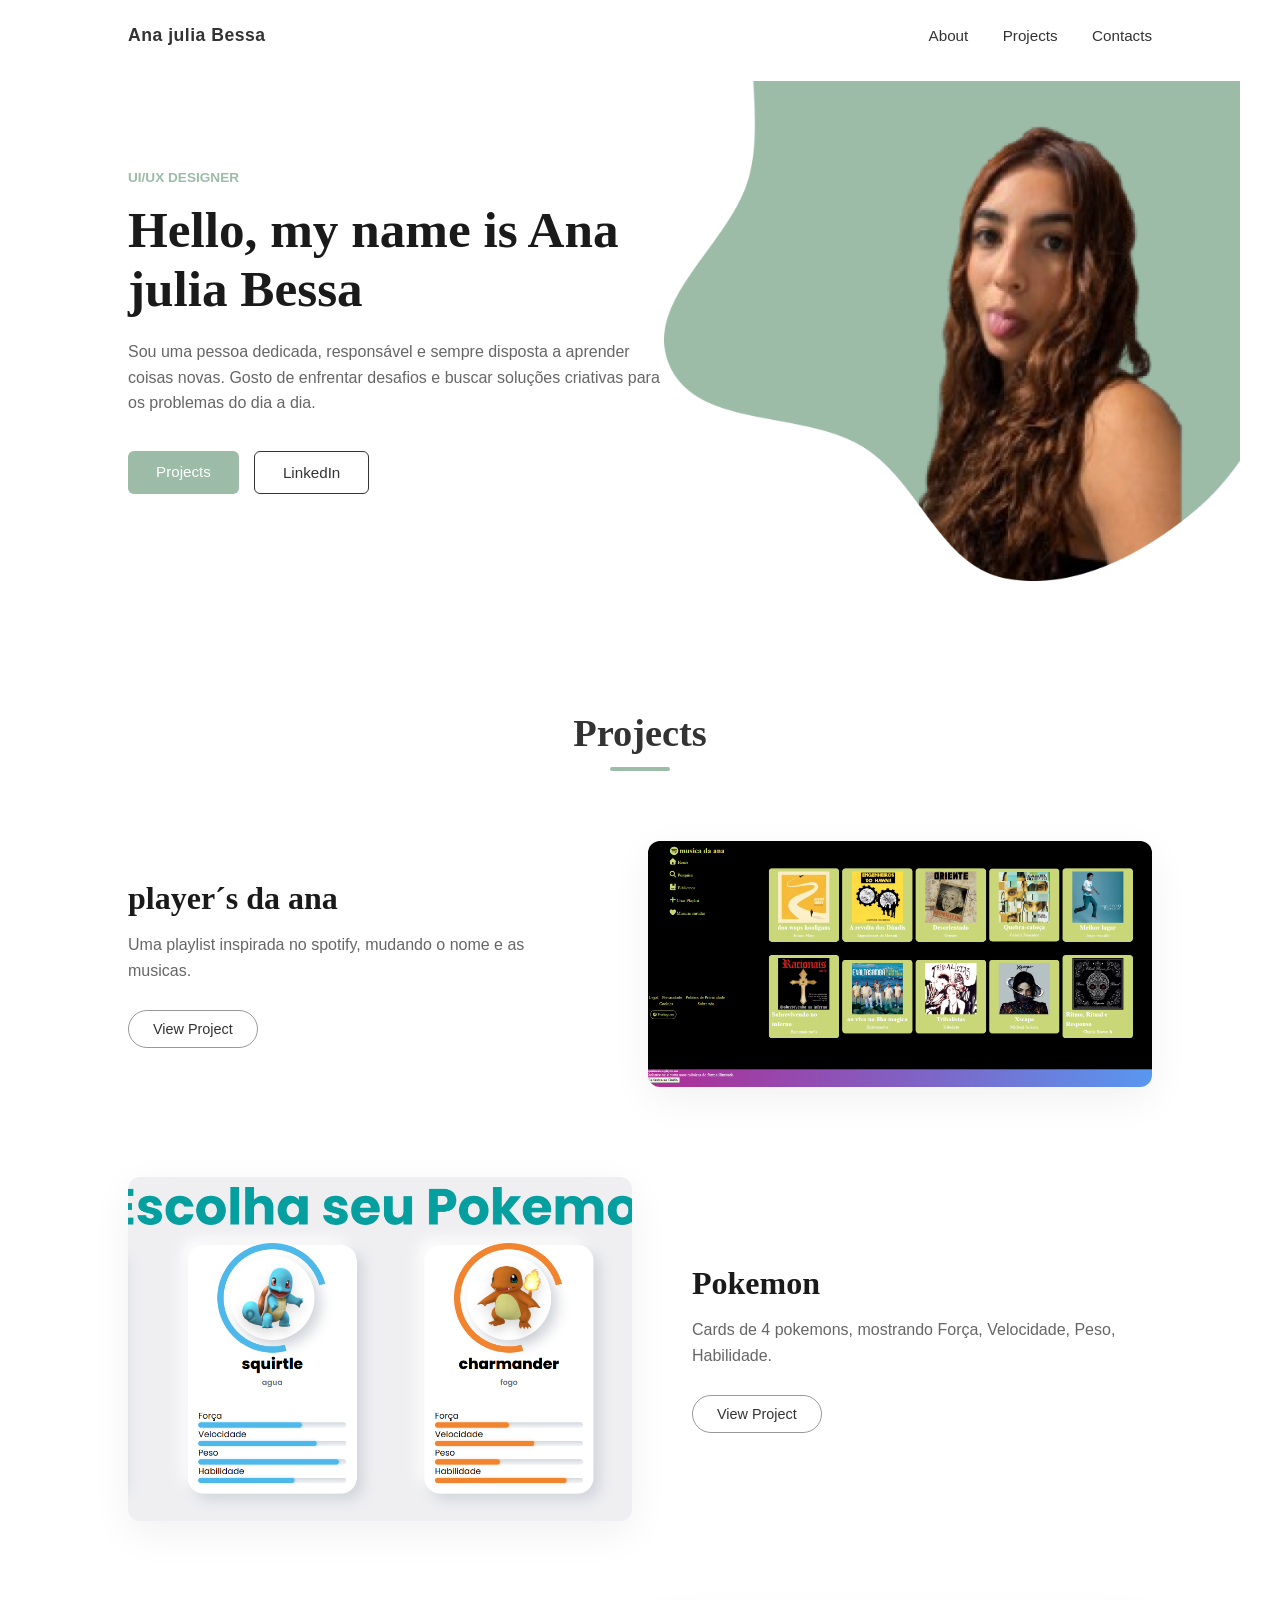
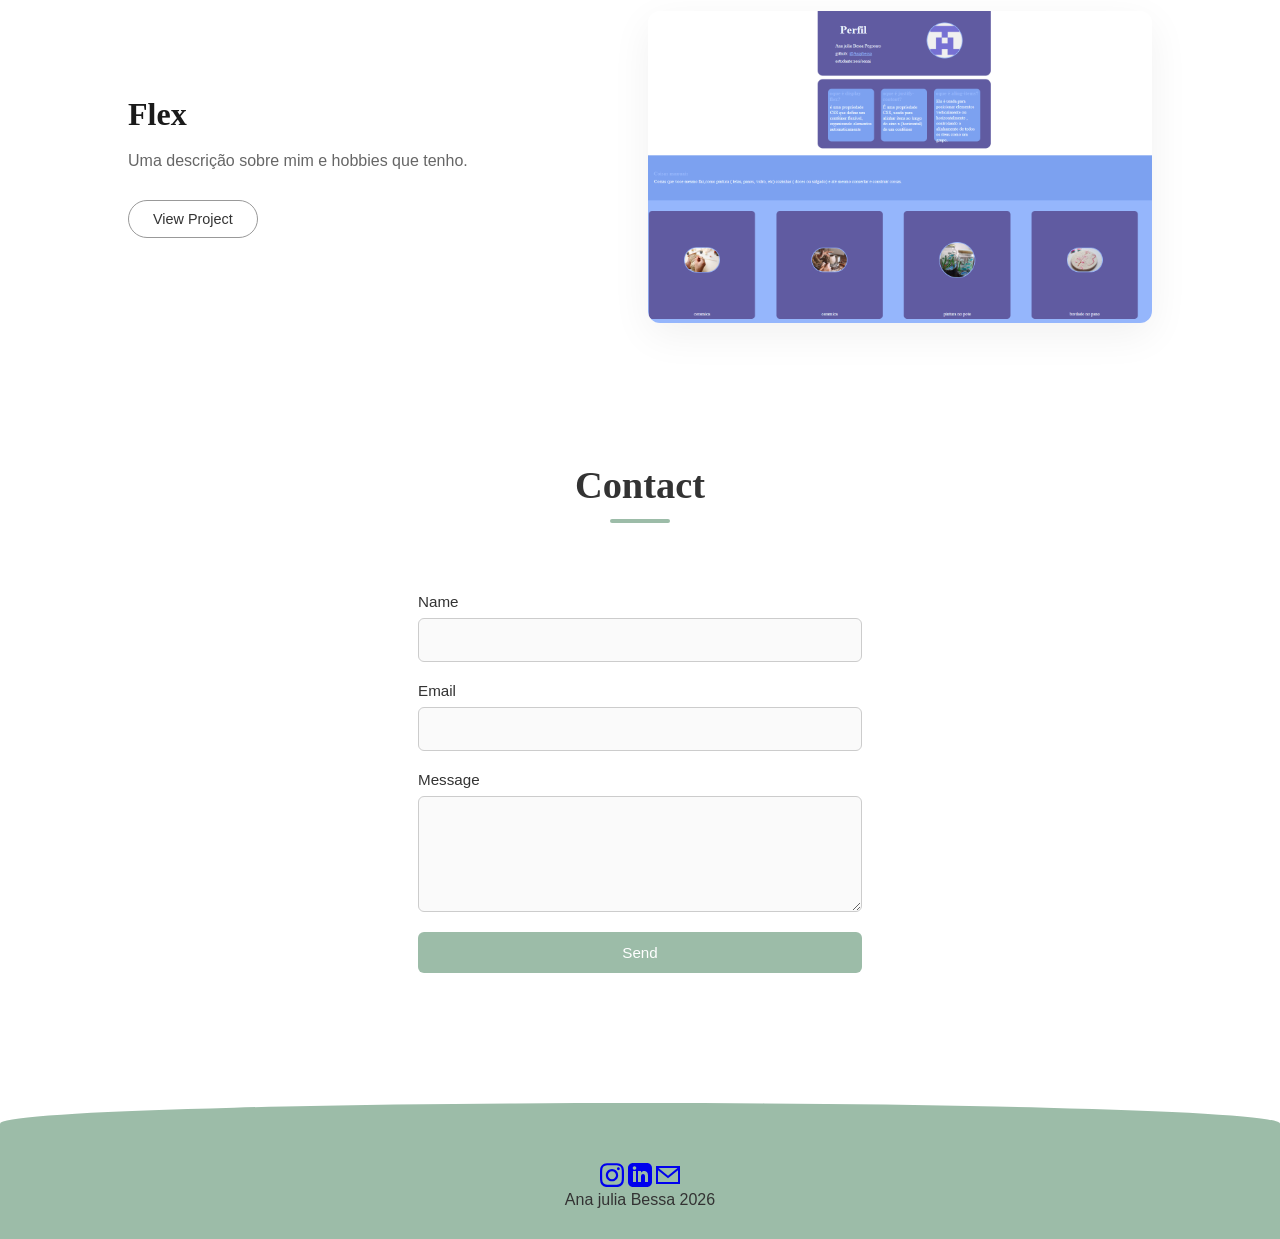
==== index.html @ 2ad2f2d3 "continuação" ====
<!DOCTYPE html>
<html lang="pt-br">
<head>
    <meta charset="UTF-8">
    <meta name="viewport" content="width=device-width, initial-scale=1.0">
    <title>Document</title>
    <link rel="stylesheet" href="style.css">
</head>
<body>
      <header class="navbar">
        <div class="logo">Ana julia Bessa</div>
        <nav>
            <a href="#about">About</a>
            <a href="#projects">Projects</a>
            <a href="#contacts">Contacts</a>
        </nav>
    </header>

    <section class="hero" id="about">
        <div class="hero-content">
            <span class="subtitle">UI/UX DESIGNER</span>
            <h1>Hello, my name is Ana julia Bessa</h1>
            <p>
                Sou uma pessoa dedicada, responsável e sempre disposta a aprender coisas novas. Gosto de enfrentar desafios e buscar soluções criativas para os problemas do dia a dia.
            </p>
            <div class="hero-buttons">
                <a href="#projects" class="btn btn-primary">Projects</a>
                <a href="#" class="btn btn-secondary">LinkedIn</a>
            </div>
        </div>
        
        <div class="hero-image-container blob-shape">
            <img src="img/image.png" alt="Ana Julia Bessa">
        </div>
    </section>

    <section class="projects-section" id="projects">
        <h2 class="section-title">Projects</h2>

        <div class="projects-container">
            
            <div class="project-card">
                <div class="project-info">
                    <h3>player´s da ana </h3>
                    <p>Uma playlist inspirada no spotify, mudando o nome e as musicas.</p>
                    <a href="#" class="btn-outline">View Project</a>
                </div>
                <div class="project-media">
                    <img src="img/Captura de tela 2026-06-09 164704.png" alt="spotify">
                </div>
            </div>

            <div class="project-card reverse">
                <div class="project-info">
                    <h3>Pokemon</h3>
                    <p>Cards de 4 pokemons, mostrando Força, Velocidade, Peso, Habilidade.</p>
                    <a href="#" class="btn-outline">View Project</a>
                </div>
                <div class="project-media">
                    <img src="img/Captura de tela 2026-06-09 162736.png" alt="Pokemon">
                </div>
            </div>

            <div class="project-card">
                <div class="project-info">
                    <h3>Flex</h3>
                    <p>Uma descrição sobre mim e hobbies que tenho.</p>
                    <a href="#" class="btn-outline">View Project</a>
                </div>
                <div class="project-media">
                    <img src="img/Captura de tela 2026-06-09 165903.png" alt="flex">
                </div>
            </div>

        </div>
    </section>

    <section class="contact-section" id="contacts">
        <h2 class="section-title">Contact</h2>
        <form class="contact-form">
            <div class="form-group">
                <label for="name">Name</label>
                <input type="text" id="name" required>
            </div>
            <div class="form-group">
                <label for="email">Email</label>
                <input type="email" id="email" required>
            </div>
            <div class="form-group">
                <label for="message">Message</label>
                <textarea id="message" rows="5" required></textarea>
            </div>
            <button type="submit" class="btn btn-primary">Send</button>
        </form>
    </section>

    <footer class="footer wave-footer">
            <div class="social-icons">
            <a href="#" aria-label="Instagram"><svg width="24" height="24" viewBox="0 0 24 24" fill="currentColor"><path d="M12 2.163c3.204 0 3.584.012 4.85.07 3.252.148 4.771 1.691 4.919 4.919.058 1.265.069 1.645.069 4.849 0 3.205-.012 3.584-.069 4.849-.149 3.225-1.664 4.771-4.919 4.919-1.266.058-1.644.07-4.85.07-3.204 0-3.584-.012-4.849-.07-3.26-.149-4.771-1.699-4.919-4.92-.058-1.265-.07-1.644-.07-4.849 0-3.204.013-3.583.07-4.849.149-3.227 1.664-4.771 4.919-4.919 1.266-.057 1.645-.069 4.849-.069zm0-2c-3.259 0-3.667.014-4.947.072-4.358.2-6.78 2.618-6.98 6.98-.059 1.281-.073 1.689-.073 4.948 0 3.259.014 3.668.072 4.948.2 4.358 2.618 6.78 6.98 6.98 1.281.058 1.689.072 4.948.072 3.259 0 3.668-.014 4.948-.072 4.354-.2 6.782-2.618 6.979-6.98.059-1.28.073-1.689.073-4.948 0-3.259-.014-3.667-.072-4.947-.196-4.354-2.617-6.78-6.979-6.98-1.281-.059-1.69-.073-4.949-.073zm0 5.838c-3.403 0-6.162 2.759-6.162 6.162s2.759 6.163 6.162 6.163 6.162-2.759 6.162-6.163c0-3.403-2.759-6.162-6.162-6.162zm0 10.162c-2.209 0-4-1.79-4-4 0-2.209 1.791-4 4-4s4 1.791 4 4c0 2.21-1.791 4-4 4zm6.406-11.845c-.796 0-1.441.645-1.441 1.44s.645 1.44 1.441 1.44c.795 0 1.439-.645 1.439-1.44s-.644-1.44-1.439-1.44z"/></svg></a>
            <a href="#" aria-label="LinkedIn"><svg width="24" height="24" viewBox="0 0 24 24" fill="currentColor"><path d="M19 0h-14c-2.761 0-5 2.239-5 5v14c0 2.761 2.239 5 5 5h14c2.762 0 5-2.239 5-5v-14c0-2.761-2.238-5-5-5zm-11 19h-3v-11h3v11zm-1.5-12.268c-.966 0-1.75-.79-1.75-1.764s.784-1.764 1.75-1.764 1.75.79 1.75 1.764-.783 1.764-1.75 1.764zm13.5 12.268h-3v-5.604c0-3.368-4-3.113-4 0v5.604h-3v-11h3v1.765c1.396-2.586 7-2.777 7 2.476v6.759z"/></svg></a>
            <a href="#" aria-label="Email"><svg width="24" height="24" viewBox="0 0 24 24" fill="currentColor"><path d="M0 3v18h24v-18h-24zm21.518 2l-9.518 7.713-9.518-7.713h19.036zm-19.518 14v-11.817l10 8.104 10-8.104v11.817h-20z"/></svg></a>
        </div>
            <p class="copyright">Ana julia Bessa 2026</p>
        </div>
    </footer>
</body>
</html>
---- style.css ----
* {
margin: 0;
padding: 0;
box-sizing: border-box;
font-family: 'Segoe UI', Tahoma, Geneva, Verdana, sans-serif;
}

body {
background-color: #ffffff;
color: #333333;
   
}

.navbar {
display: flex;
justify-content: space-between;
align-items: center;
padding: 25px 10%;
background-color: #ffffff;
}

.navbar .logo {
font-weight: 700;
font-size: 1.1rem;
letter-spacing: 0.5px;
}

.navbar nav a {
text-decoration: none;
color: #333333;
margin-left: 30px;
font-size: 0.95rem;
transition: color 0.3s;
}

.navbar nav a:hover {
color: #9CBCA8;
}


.hero {
display: flex;
align-items: center;
justify-content: space-between;
padding: 60px 10% 120px 10%;
gap: 50px;
}

.hero-content {
max-width: 540px;
}

.hero-content .subtitle {
color: #9CBCA8;
font-size: 0.85rem;
font-weight: 700;

}

.hero-content h1 {
font-size: 3.2rem;
font-family: 'Georgia', serif;
margin: 15px 0 20px 0;
line-height: 1.15;
color: #1a1a1a;
}

.hero-content p {
color: #666666;
line-height: 1.6;
font-size: 1rem;
margin-bottom: 35px;
}


.hero-buttons {
display: flex;
gap: 15px;
}

.btn {
padding: 12px 28px;
border-radius: 6px;
text-decoration: none;
font-size: 0.95rem;
font-weight: 500;
border: none;
cursor: pointer;
transition: all 0.3s ease;
}

.btn-primary {
background-color: #9CBCA8;
color: white;
}

.btn-secondary {
border: 1px solid #333333;
background: transparent;
color: #333333;
}


.hero-image-container {
position: relative;
width: 400px;
height: 400px;
display: flex;
align-items: center;
justify-content: center;
background-image: url(img/);
}

.hero-profile-img {
width: 70%;
height: 85%;
object-fit: cover;
border-radius: 24px;
transform: rotate(4deg);
box-shadow: 0 15px 35px rgba(0,0,0,0.1);
}


.projects-section {
padding: 60px 10%;
}

.section-title {
font-family: 'Georgia', serif;
font-size: 2.4rem;
text-align: center;
margin-bottom: 70px;
position: relative;
}

.section-title::after {
content: '';
display: block;
width: 60px;
height: 4px;
background-color: #9CBCA8;
margin: 12px auto 0 auto;
border-radius: 2px;
}

.projects-container {
display: flex;
flex-direction: column;
gap: 90px;
}


.project-card {
display: flex;
align-items: center;
justify-content: space-between;
gap: 60px;
}


.project-card.reverse {
flex-direction: row-reverse;
}

.project-info {
flex: 1;
max-width: 460px;
}

.project-info h3 {
font-size: 2rem;
font-family: 'Georgia', serif;
margin-bottom: 15px;
color: #1a1a1a;
}

.project-info p {
color: #666666;
line-height: 1.65;
font-size: 1rem;
margin-bottom: 25px;
}

.btn-outline {
display: inline-block;
padding: 10px 24px;
border: 1px solid #999999;
border-radius: 25px;
color: #333333;
text-decoration: none;
font-size: 0.9rem;
transition: all 0.3s;
}

.btn-outline:hover {
border-color: #1a1a1a;
background-color: #fcfcfcfc;
}

.project-media {
flex: 1;
display: flex;
justify-content: center;
align-items: center;
}

.project-media img {
max-width: 100%;
height: auto;
border-radius: 12px;
box-shadow: 0 12px 40px rgba(0, 0, 0, 0.06);
}


.contact-section {
padding: 80px 10%;
max-width: 700px;
margin: 0 auto;
}

.contact-form {
display: flex;
flex-direction: column;
gap: 20px;
}

.form-group {
display: flex;
flex-direction: column;
gap: 8px;
}

.form-group label {
font-size: 0.95rem;
font-weight: 500;
}

.form-group input, .form-group textarea {
padding: 12px;
border: 1px solid #ccc;
border-radius: 6px;
font-size: 1rem;
background-color: #fafafa;
outline: none;
transition: border-color 0.3s;
}

.form-group input:focus, .form-group textarea:focus {
border-color: #9CBCA8;
}


.footer {
padding: 60px 0 30px 0;
text-align: center;
background-color: #ffffff;
}


.footer.wave-footer {
background-color:#9CBCA8;
border-radius: 50% 50% 0 0 / 15% 15% 0 0; 
margin-top: 50px;
}
img{
    background-image: none;
    height: 500px;
}
.verde{
    background-color: #9CBCA8;
    width: 90%;
    display: flex;
    align-items: center;
    justify-content: center;
    margin: 50px;
    box-sizing: border-box;
    padding: 90px 50px 10px 50px;
}

.principal{
    background-color: #f5f5f5;
    width: 80%;
    border-radius: 10px;
    box-shadow: 0 11.92px 63.574px 11.92px #7f9c8a;
}
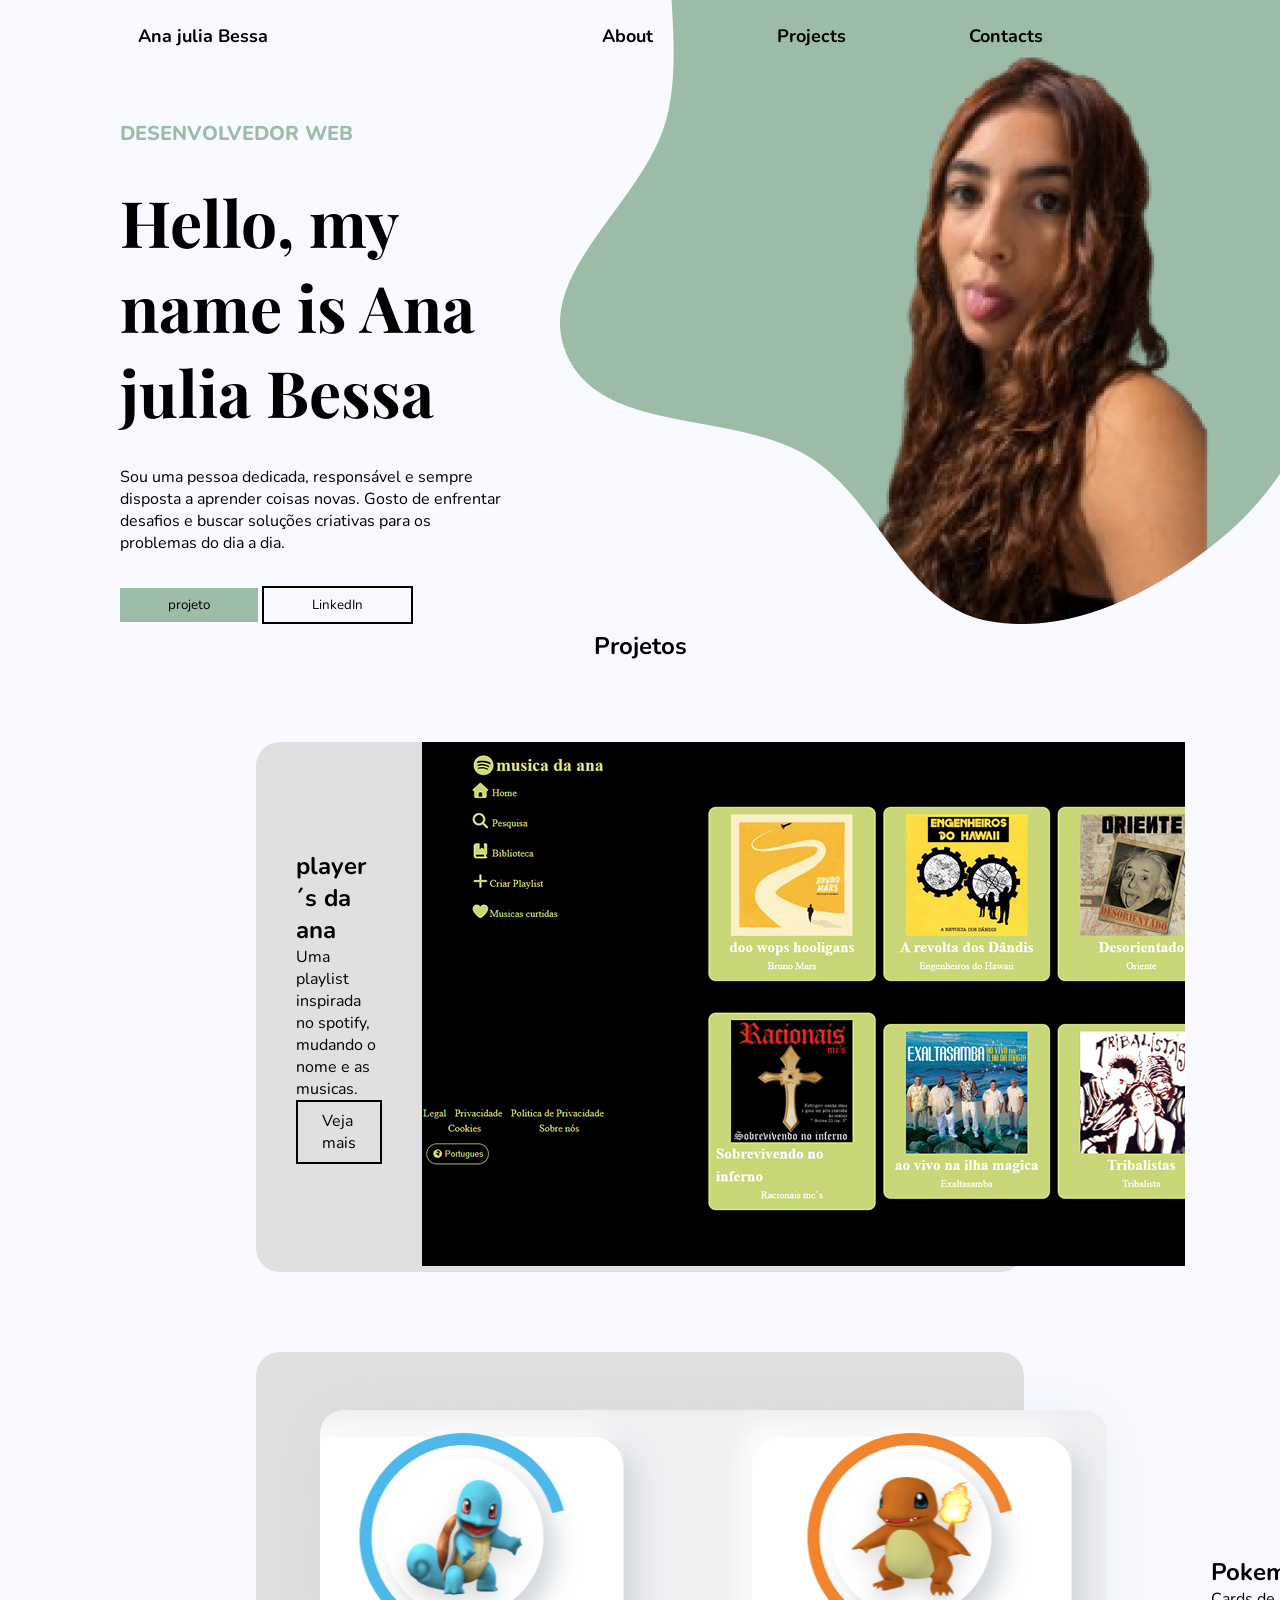
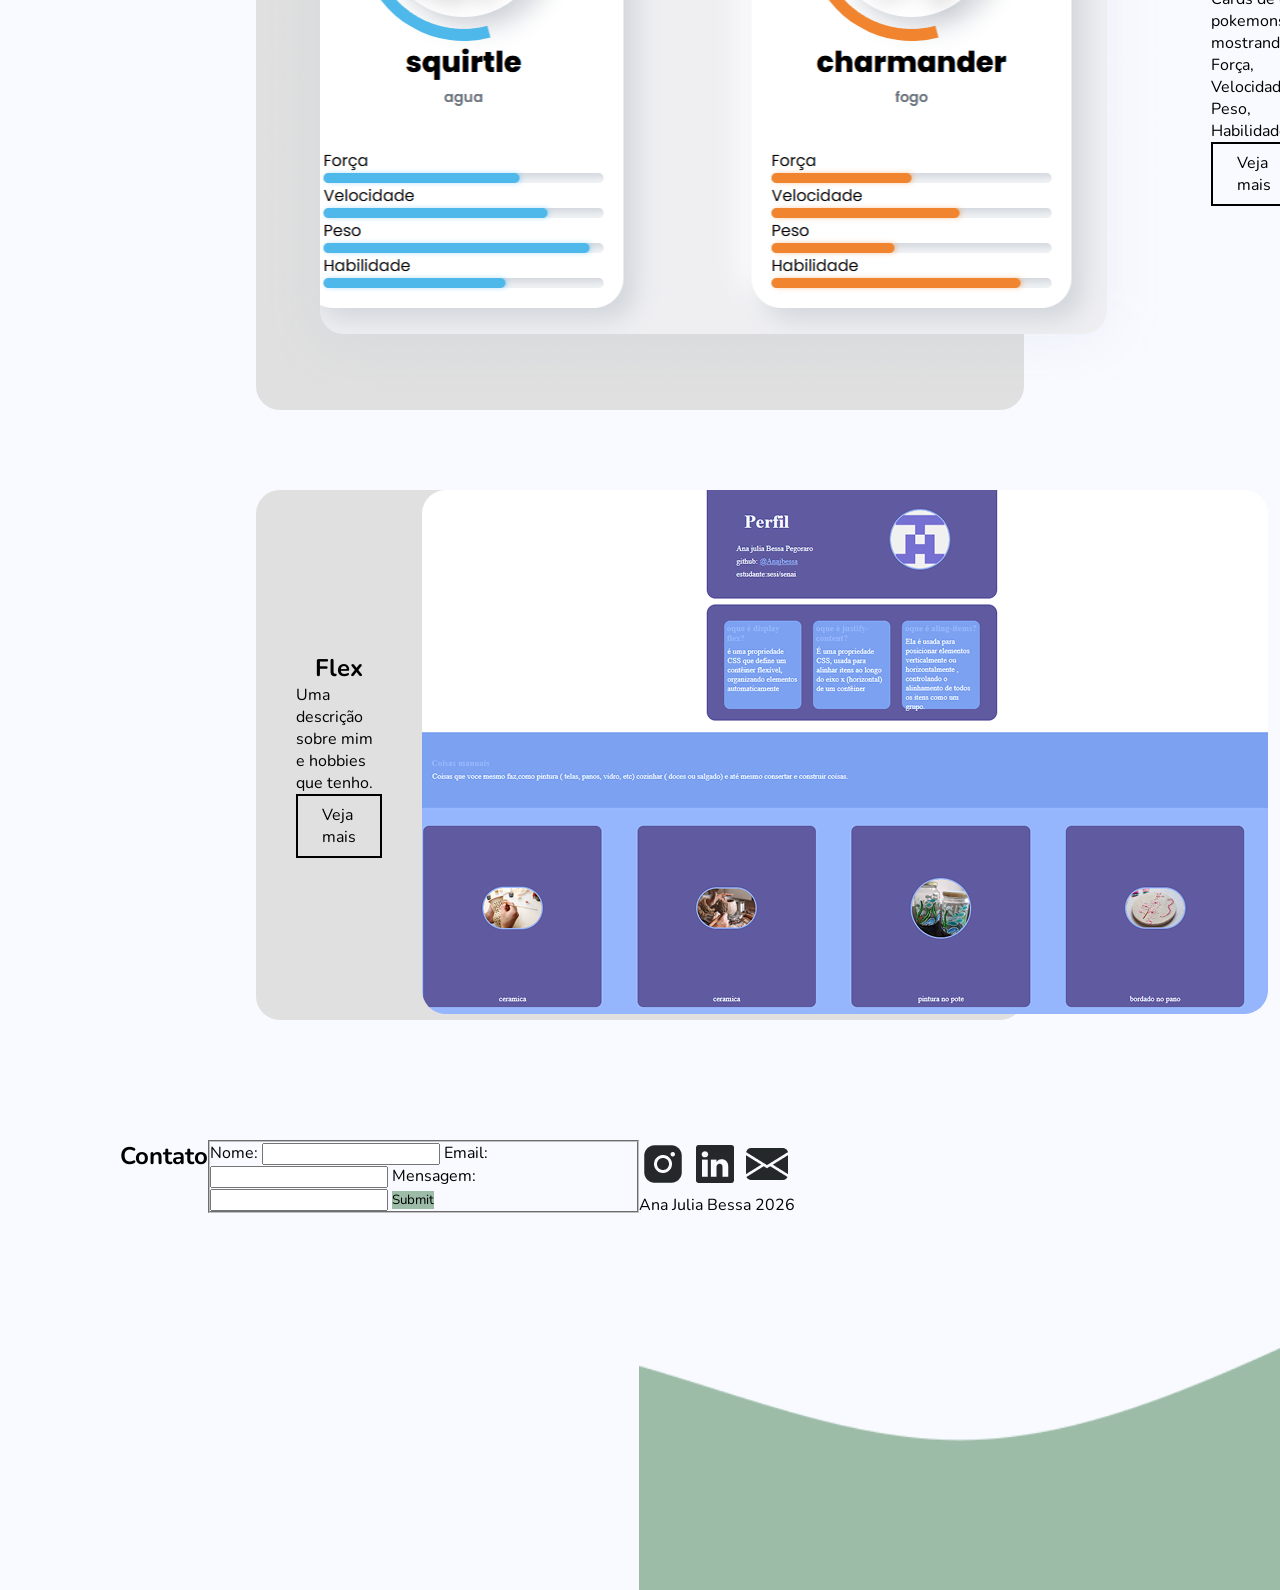
==== commit c6b7ed8c: "mudanças" ====
--- a/index.html
+++ b/index.html
@@ -3,105 +3,96 @@
 <head>
     <meta charset="UTF-8">
     <meta name="viewport" content="width=device-width, initial-scale=1.0">
-    <title>Document</title>
+    <title>portifolio-AnaBessa</title>
     <link rel="stylesheet" href="style.css">
+    <link rel="preconnect" href="https://fonts.googleapis.com">
+<link rel="preconnect" href="https://fonts.gstatic.com" crossorigin>
+<link href="https://fonts.googleapis.com/css2?family=Playfair+Display:ital,wght@0,400..900;1,400..900&display=swap" rel="stylesheet">
+
+<link rel="preconnect" href="https://fonts.googleapis.com">
+<link rel="preconnect" href="https://fonts.gstatic.com" crossorigin>
+<link href="https://fonts.googleapis.com/css2?family=Nunito:ital,wght@0,200..1000;1,200..1000&display=swap" rel="stylesheet">
 </head>
 <body>
-      <header class="navbar">
-        <div class="logo">Ana julia Bessa</div>
+      <header>
+        <p>Ana julia Bessa</p>
         <nav>
-            <a href="#about">About</a>
-            <a href="#projects">Projects</a>
-            <a href="#contacts">Contacts</a>
+            <ul>
+                <li><a href="pag3.html">About</a></li>
+                <li><a href="#projetos">Projects</a></li>
+                <li><a href="#contatos">Contacts</a></li>
+            </ul>
         </nav>
     </header>
-
-    <section class="hero" id="about">
-        <div class="hero-content">
-            <span class="subtitle">UI/UX DESIGNER</span>
-            <h1>Hello, my name is Ana julia Bessa</h1>
-            <p>
+    <section>
+    <div class="info">
+        <p class="cargo"> Desenvolvedor Web </p>
+        <h1>Hello, my name is Ana julia Bessa</h1>
+        <p>
                 Sou uma pessoa dedicada, responsável e sempre disposta a aprender coisas novas. Gosto de enfrentar desafios e buscar soluções criativas para os problemas do dia a dia.
-            </p>
-            <div class="hero-buttons">
-                <a href="#projects" class="btn btn-primary">Projects</a>
-                <a href="#" class="btn btn-secondary">LinkedIn</a>
-            </div>
+        </p>
+        <div>
+            <button class="btn-project"><a href="#projeto">projeto</a></button>
+            <button class="btn-ghost"><a href="https://br.linkedin.com/">LinkedIn</a></button>
         </div>
+    </div>
         
-        <div class="hero-image-container blob-shape">
+        <div class="header">
             <img src="img/image.png" alt="Ana Julia Bessa">
         </div>
     </section>
+    <main id="projetos">
+        <h2>Projetos</h2>
+        <article>
+            <div class="info-projeto">
+            <h2>player´s da ana</h2>
+            <p>Uma playlist inspirada no spotify, mudando o nome e as musicas.</p>
+            <a class="btn-ghost" href="">Veja mais</a>
+            </div>
+            <div><img src="img/Frame 3355.png" alt="spotify"></div>
+        </article>
+        <article>
+            <div><img class="domeio" src="img/project2.png" alt="Pokemon"></div>
+            <div class="info-projeto">
+                <h2>Pokemon</h2>
+                <p>Cards de 4 pokemons, mostrando Força, Velocidade, Peso, Habilidade.</p>
+                <a class="btn-ghost" href="">Veja mais</a>
+            </div>
+            
+        </article>
+        <article>
+            <div class="info-projeto">
+                <h2>Flex</h2>
+                <p>Uma descrição sobre mim e hobbies que tenho.</p>
+                <a class="btn-ghost" href=""> Veja mais</a></div>
+                <div><img src="img/Captura de tela 2026-06-09 165903 1.png" alt="flex">
+                </div>
+        </article>
+    </main>
+    <section id="contatos">
+        <h2>Contato</h2>
+        <form action="">
+            <fieldset>
+                <label for="nome">Nome:</label>
+                <input type="text" id="nome" name="nome">
 
-    <section class="projects-section" id="projects">
-        <h2 class="section-title">Projects</h2>
+                 <label for="email">Email:</label>
+                <input type="email" id="email" name="email">
 
-        <div class="projects-container">
-            
-            <div class="project-card">
-                <div class="project-info">
-                    <h3>player´s da ana </h3>
-                    <p>Uma playlist inspirada no spotify, mudando o nome e as musicas.</p>
-                    <a href="#" class="btn-outline">View Project</a>
-                </div>
-                <div class="project-media">
-                    <img src="img/Captura de tela 2026-06-09 164704.png" alt="spotify">
-                </div>
-            </div>
+                 <label for="mensagem">Mensagem:</label>
+                <input type="text" id="mensagem" name="mensagem">
+                <input class="btn-project" type="submit">
+            </fieldset>
+        </form>
+        <footer>
+          <div>
+            <img src="img/ph_instagram-logo-fill.png" alt="insta">
+            <img src="img/bi_linkedin.png" alt="LinkedIn">
+            <img src="img/bi_envelope-fill.png" alt="email">
+          </div>
+          <p>Ana Julia Bessa 2026</p>
 
-            <div class="project-card reverse">
-                <div class="project-info">
-                    <h3>Pokemon</h3>
-                    <p>Cards de 4 pokemons, mostrando Força, Velocidade, Peso, Habilidade.</p>
-                    <a href="#" class="btn-outline">View Project</a>
-                </div>
-                <div class="project-media">
-                    <img src="img/Captura de tela 2026-06-09 162736.png" alt="Pokemon">
-                </div>
-            </div>
-
-            <div class="project-card">
-                <div class="project-info">
-                    <h3>Flex</h3>
-                    <p>Uma descrição sobre mim e hobbies que tenho.</p>
-                    <a href="#" class="btn-outline">View Project</a>
-                </div>
-                <div class="project-media">
-                    <img src="img/Captura de tela 2026-06-09 165903.png" alt="flex">
-                </div>
-            </div>
-
-        </div>
+        </footer>
     </section>
-
-    <section class="contact-section" id="contacts">
-        <h2 class="section-title">Contact</h2>
-        <form class="contact-form">
-            <div class="form-group">
-                <label for="name">Name</label>
-                <input type="text" id="name" required>
-            </div>
-            <div class="form-group">
-                <label for="email">Email</label>
-                <input type="email" id="email" required>
-            </div>
-            <div class="form-group">
-                <label for="message">Message</label>
-                <textarea id="message" rows="5" required></textarea>
-            </div>
-            <button type="submit" class="btn btn-primary">Send</button>
-        </form>
-    </section>
-
-    <footer class="footer wave-footer">
-            <div class="social-icons">
-            <a href="#" aria-label="Instagram"><svg width="24" height="24" viewBox="0 0 24 24" fill="currentColor"><path d="M12 2.163c3.204 0 3.584.012 4.85.07 3.252.148 4.771 1.691 4.919 4.919.058 1.265.069 1.645.069 4.849 0 3.205-.012 3.584-.069 4.849-.149 3.225-1.664 4.771-4.919 4.919-1.266.058-1.644.07-4.85.07-3.204 0-3.584-.012-4.849-.07-3.26-.149-4.771-1.699-4.919-4.92-.058-1.265-.07-1.644-.07-4.849 0-3.204.013-3.583.07-4.849.149-3.227 1.664-4.771 4.919-4.919 1.266-.057 1.645-.069 4.849-.069zm0-2c-3.259 0-3.667.014-4.947.072-4.358.2-6.78 2.618-6.98 6.98-.059 1.281-.073 1.689-.073 4.948 0 3.259.014 3.668.072 4.948.2 4.358 2.618 6.78 6.98 6.98 1.281.058 1.689.072 4.948.072 3.259 0 3.668-.014 4.948-.072 4.354-.2 6.782-2.618 6.979-6.98.059-1.28.073-1.689.073-4.948 0-3.259-.014-3.667-.072-4.947-.196-4.354-2.617-6.78-6.979-6.98-1.281-.059-1.69-.073-4.949-.073zm0 5.838c-3.403 0-6.162 2.759-6.162 6.162s2.759 6.163 6.162 6.163 6.162-2.759 6.162-6.163c0-3.403-2.759-6.162-6.162-6.162zm0 10.162c-2.209 0-4-1.79-4-4 0-2.209 1.791-4 4-4s4 1.791 4 4c0 2.21-1.791 4-4 4zm6.406-11.845c-.796 0-1.441.645-1.441 1.44s.645 1.44 1.441 1.44c.795 0 1.439-.645 1.439-1.44s-.644-1.44-1.439-1.44z"/></svg></a>
-            <a href="#" aria-label="LinkedIn"><svg width="24" height="24" viewBox="0 0 24 24" fill="currentColor"><path d="M19 0h-14c-2.761 0-5 2.239-5 5v14c0 2.761 2.239 5 5 5h14c2.762 0 5-2.239 5-5v-14c0-2.761-2.238-5-5-5zm-11 19h-3v-11h3v11zm-1.5-12.268c-.966 0-1.75-.79-1.75-1.764s.784-1.764 1.75-1.764 1.75.79 1.75 1.764-.783 1.764-1.75 1.764zm13.5 12.268h-3v-5.604c0-3.368-4-3.113-4 0v5.604h-3v-11h3v1.765c1.396-2.586 7-2.777 7 2.476v6.759z"/></svg></a>
-            <a href="#" aria-label="Email"><svg width="24" height="24" viewBox="0 0 24 24" fill="currentColor"><path d="M0 3v18h24v-18h-24zm21.518 2l-9.518 7.713-9.518-7.713h19.036zm-19.518 14v-11.817l10 8.104 10-8.104v11.817h-20z"/></svg></a>
-        </div>
-            <p class="copyright">Ana julia Bessa 2026</p>
-        </div>
-    </footer>
 </body>
 </html>
--- a/style.css
+++ b/style.css
@@ -1,285 +1,112 @@
-* {
-margin: 0;
-padding: 0;
-box-sizing: border-box;
-font-family: 'Segoe UI', Tahoma, Geneva, Verdana, sans-serif;
+*{
+    box-sizing: border-box;
+    margin: 0;
+    padding: 0;
+     font-family: "Nunito", sans-serif;
 }
+body{
+    background-color: #F9FAFF;
+}
+header{
+    display:flex ;
+    justify-content: space-around;
+    width: 100%;
+    padding: 20px;
+    position: fixed;
+    z-index: 1;
+    font-size: 18px;
+    font-weight: 700;
+    line-height: 180%;
+}
+ul{
+    display: flex;
+    width: 50vw;
+    justify-content:space-evenly ;
+}
+li{
+    list-style: none;
+}
+a{
+    text-decoration: none;
+    color:black
+}
+section{
+    width: 100%;
+    display: flex;
+    justify-content: space-between;
+    padding: 120px 0 0 120px;
+}
+.header{
+    margin-top: -120px;
+    position: relative;
+    z-index: 0;
+}
+footer{
+    background-image: url(img/onda.png);
+    background-position: center;
+    background-size: cover;
+    width: 100%;
+    height: 50vh;
+}
+h1{
+     font-family: "Playfair Display", serif;
+     font-size: 64px;
+     font-weight: 120%;
+}
+.cargo{
+    font-size: 20px;
+    color: #9CBCA8;
+    font-weight: 800;
+    text-transform: uppercase;
+}
+.description{
+    font-size: 24px;
+    color: grey;
+    font-weight: 400;
+    line-height: 150%;
+}
+.info{
+    width: 30vw;
+    display: flex ;
+    flex-direction: column;
+    gap: 32px;
+}
+button, a{
+    padding: 8px 24px;
 
-body {
-background-color: #ffffff;
-color: #333333;
-   
 }
-
-.navbar {
-display: flex;
-justify-content: space-between;
-align-items: center;
-padding: 25px 10%;
-background-color: #ffffff;
-}
-
-.navbar .logo {
-font-weight: 700;
-font-size: 1.1rem;
-letter-spacing: 0.5px;
-}
-
-.navbar nav a {
-text-decoration: none;
-color: #333333;
-margin-left: 30px;
-font-size: 0.95rem;
-transition: color 0.3s;
-}
-
-.navbar nav a:hover {
-color: #9CBCA8;
-}
-
-
-.hero {
-display: flex;
-align-items: center;
-justify-content: space-between;
-padding: 60px 10% 120px 10%;
-gap: 50px;
-}
-
-.hero-content {
-max-width: 540px;
-}
-
-.hero-content .subtitle {
-color: #9CBCA8;
-font-size: 0.85rem;
-font-weight: 700;
+.btn-project{
+    background-color: #9CBCA8;
+    border: none;
 
 }
 
-.hero-content h1 {
-font-size: 3.2rem;
-font-family: 'Georgia', serif;
-margin: 15px 0 20px 0;
-line-height: 1.15;
-color: #1a1a1a;
+.btn-ghost{
+    background-color: transparent;
+    border: 2px solid black;
+}
+main{
+    flex-direction: column;
+    justify-content: center;
+    align-items: center;
+    gap: 80px;
+    display: flex;
 }
 
-.hero-content p {
-color: #666666;
-line-height: 1.6;
-font-size: 1rem;
-margin-bottom: 35px;
+article{
+    width: 60vw;
+    display: flex;
+    border-radius: 24px;
+    background-color:  #e0e0e0;
 }
-
-
-.hero-buttons {
-display: flex;
-gap: 15px;
+.info-projeto{
+    gap: flex;
+    display: flex;
+    justify-content: center;
+    flex-direction: column;
+    align-items: center;
+    padding: 40px;
 }
-
-.btn {
-padding: 12px 28px;
-border-radius: 6px;
-text-decoration: none;
-font-size: 0.95rem;
-font-weight: 500;
-border: none;
-cursor: pointer;
-transition: all 0.3s ease;
-}
-
-.btn-primary {
-background-color: #9CBCA8;
-color: white;
-}
-
-.btn-secondary {
-border: 1px solid #333333;
-background: transparent;
-color: #333333;
-}
-
-
-.hero-image-container {
-position: relative;
-width: 400px;
-height: 400px;
-display: flex;
-align-items: center;
-justify-content: center;
-background-image: url(img/);
-}
-
-.hero-profile-img {
-width: 70%;
-height: 85%;
-object-fit: cover;
-border-radius: 24px;
-transform: rotate(4deg);
-box-shadow: 0 15px 35px rgba(0,0,0,0.1);
-}
-
-
-.projects-section {
-padding: 60px 10%;
-}
-
-.section-title {
-font-family: 'Georgia', serif;
-font-size: 2.4rem;
-text-align: center;
-margin-bottom: 70px;
-position: relative;
-}
-
-.section-title::after {
-content: '';
-display: block;
-width: 60px;
-height: 4px;
-background-color: #9CBCA8;
-margin: 12px auto 0 auto;
-border-radius: 2px;
-}
-
-.projects-container {
-display: flex;
-flex-direction: column;
-gap: 90px;
-}
-
-
-.project-card {
-display: flex;
-align-items: center;
-justify-content: space-between;
-gap: 60px;
-}
-
-
-.project-card.reverse {
-flex-direction: row-reverse;
-}
-
-.project-info {
-flex: 1;
-max-width: 460px;
-}
-
-.project-info h3 {
-font-size: 2rem;
-font-family: 'Georgia', serif;
-margin-bottom: 15px;
-color: #1a1a1a;
-}
-
-.project-info p {
-color: #666666;
-line-height: 1.65;
-font-size: 1rem;
-margin-bottom: 25px;
-}
-
-.btn-outline {
-display: inline-block;
-padding: 10px 24px;
-border: 1px solid #999999;
-border-radius: 25px;
-color: #333333;
-text-decoration: none;
-font-size: 0.9rem;
-transition: all 0.3s;
-}
-
-.btn-outline:hover {
-border-color: #1a1a1a;
-background-color: #fcfcfcfc;
-}
-
-.project-media {
-flex: 1;
-display: flex;
-justify-content: center;
-align-items: center;
-}
-
-.project-media img {
-max-width: 100%;
-height: auto;
-border-radius: 12px;
-box-shadow: 0 12px 40px rgba(0, 0, 0, 0.06);
-}
-
-
-.contact-section {
-padding: 80px 10%;
-max-width: 700px;
-margin: 0 auto;
-}
-
-.contact-form {
-display: flex;
-flex-direction: column;
-gap: 20px;
-}
-
-.form-group {
-display: flex;
-flex-direction: column;
-gap: 8px;
-}
-
-.form-group label {
-font-size: 0.95rem;
-font-weight: 500;
-}
-
-.form-group input, .form-group textarea {
-padding: 12px;
-border: 1px solid #ccc;
-border-radius: 6px;
-font-size: 1rem;
-background-color: #fafafa;
-outline: none;
-transition: border-color 0.3s;
-}
-
-.form-group input:focus, .form-group textarea:focus {
-border-color: #9CBCA8;
-}
-
-
-.footer {
-padding: 60px 0 30px 0;
-text-align: center;
-background-color: #ffffff;
-}
-
-
-.footer.wave-footer {
-background-color:#9CBCA8;
-border-radius: 50% 50% 0 0 / 15% 15% 0 0; 
-margin-top: 50px;
-}
-img{
-    background-image: none;
-    height: 500px;
-}
-.verde{
-    background-color: #9CBCA8;
-    width: 90%;
-    display: flex;
-    align-items: center;
-    justify-content: center;
-    margin: 50px;
-    box-sizing: border-box;
-    padding: 90px 50px 10px 50px;
-}
-
-.principal{
-    background-color: #f5f5f5;
-    width: 80%;
-    border-radius: 10px;
-    box-shadow: 0 11.92px 63.574px 11.92px #7f9c8a;
+#contatos{
+    
 }
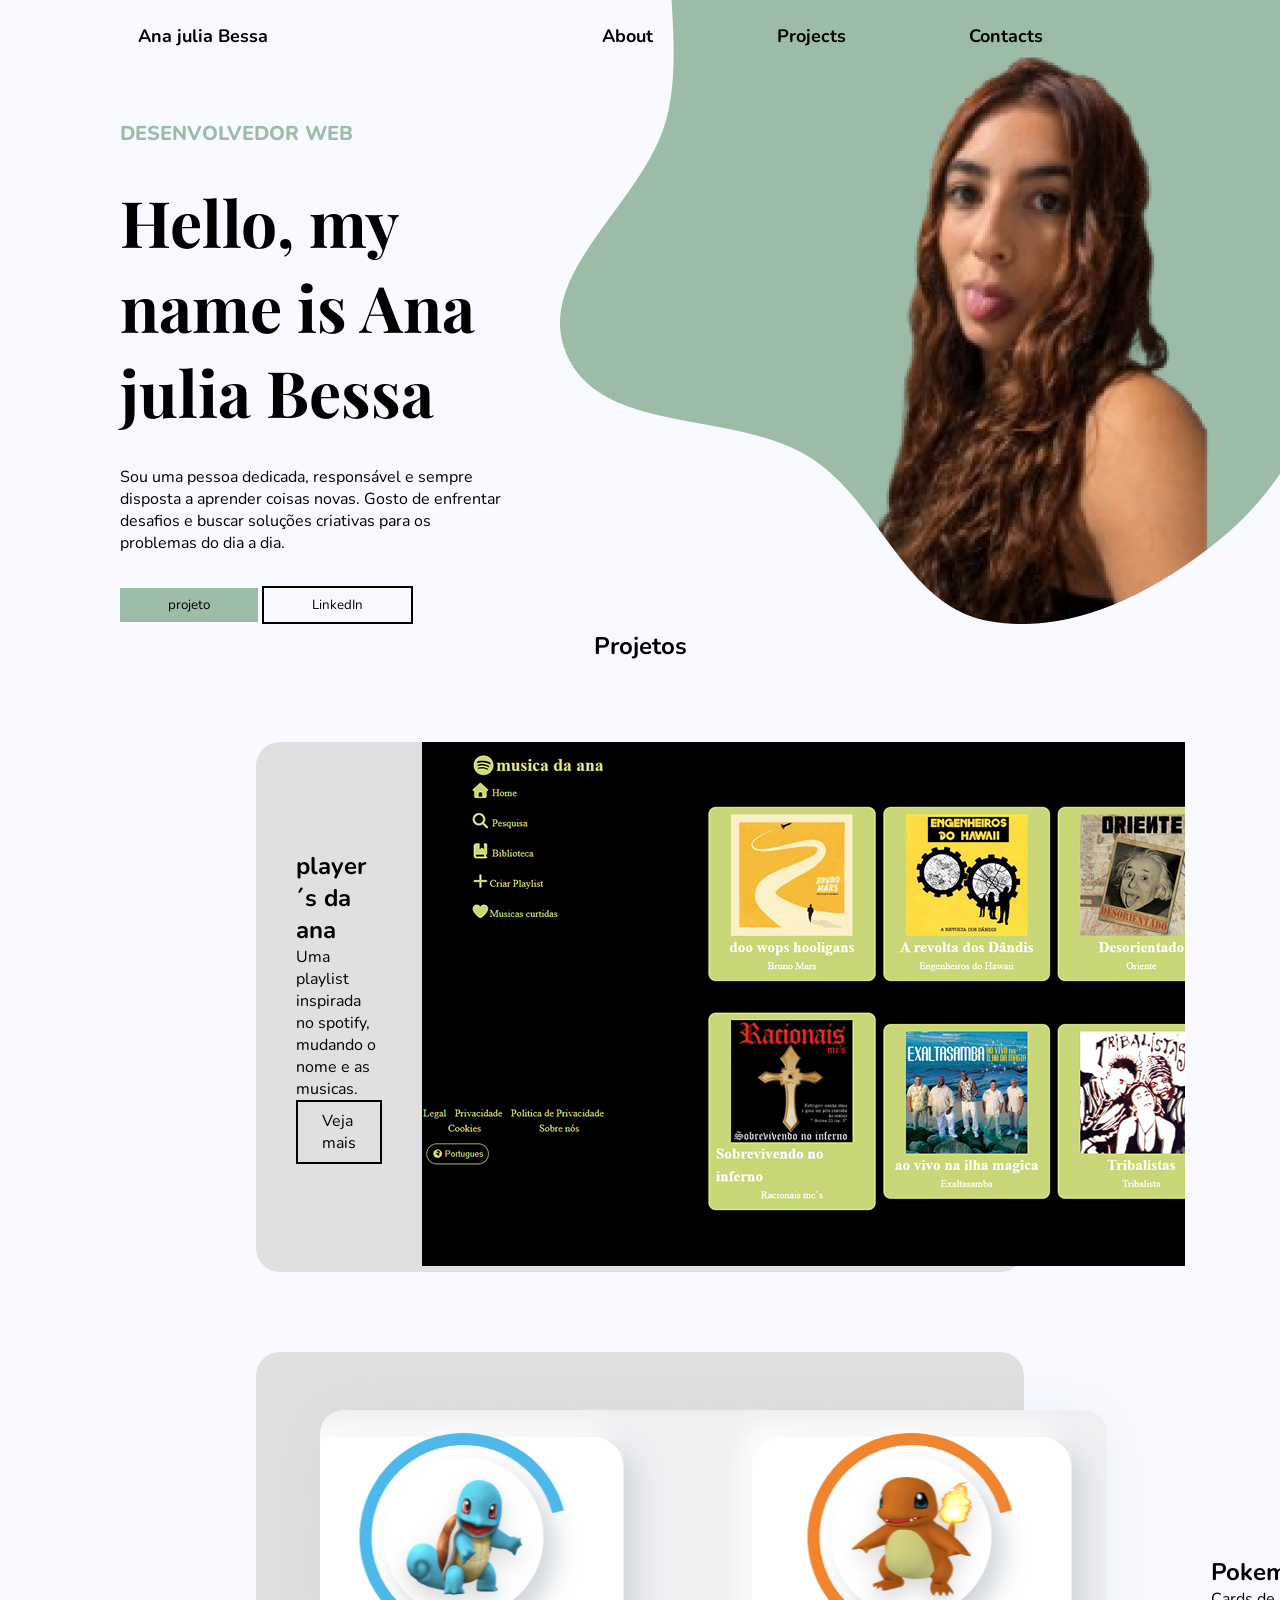
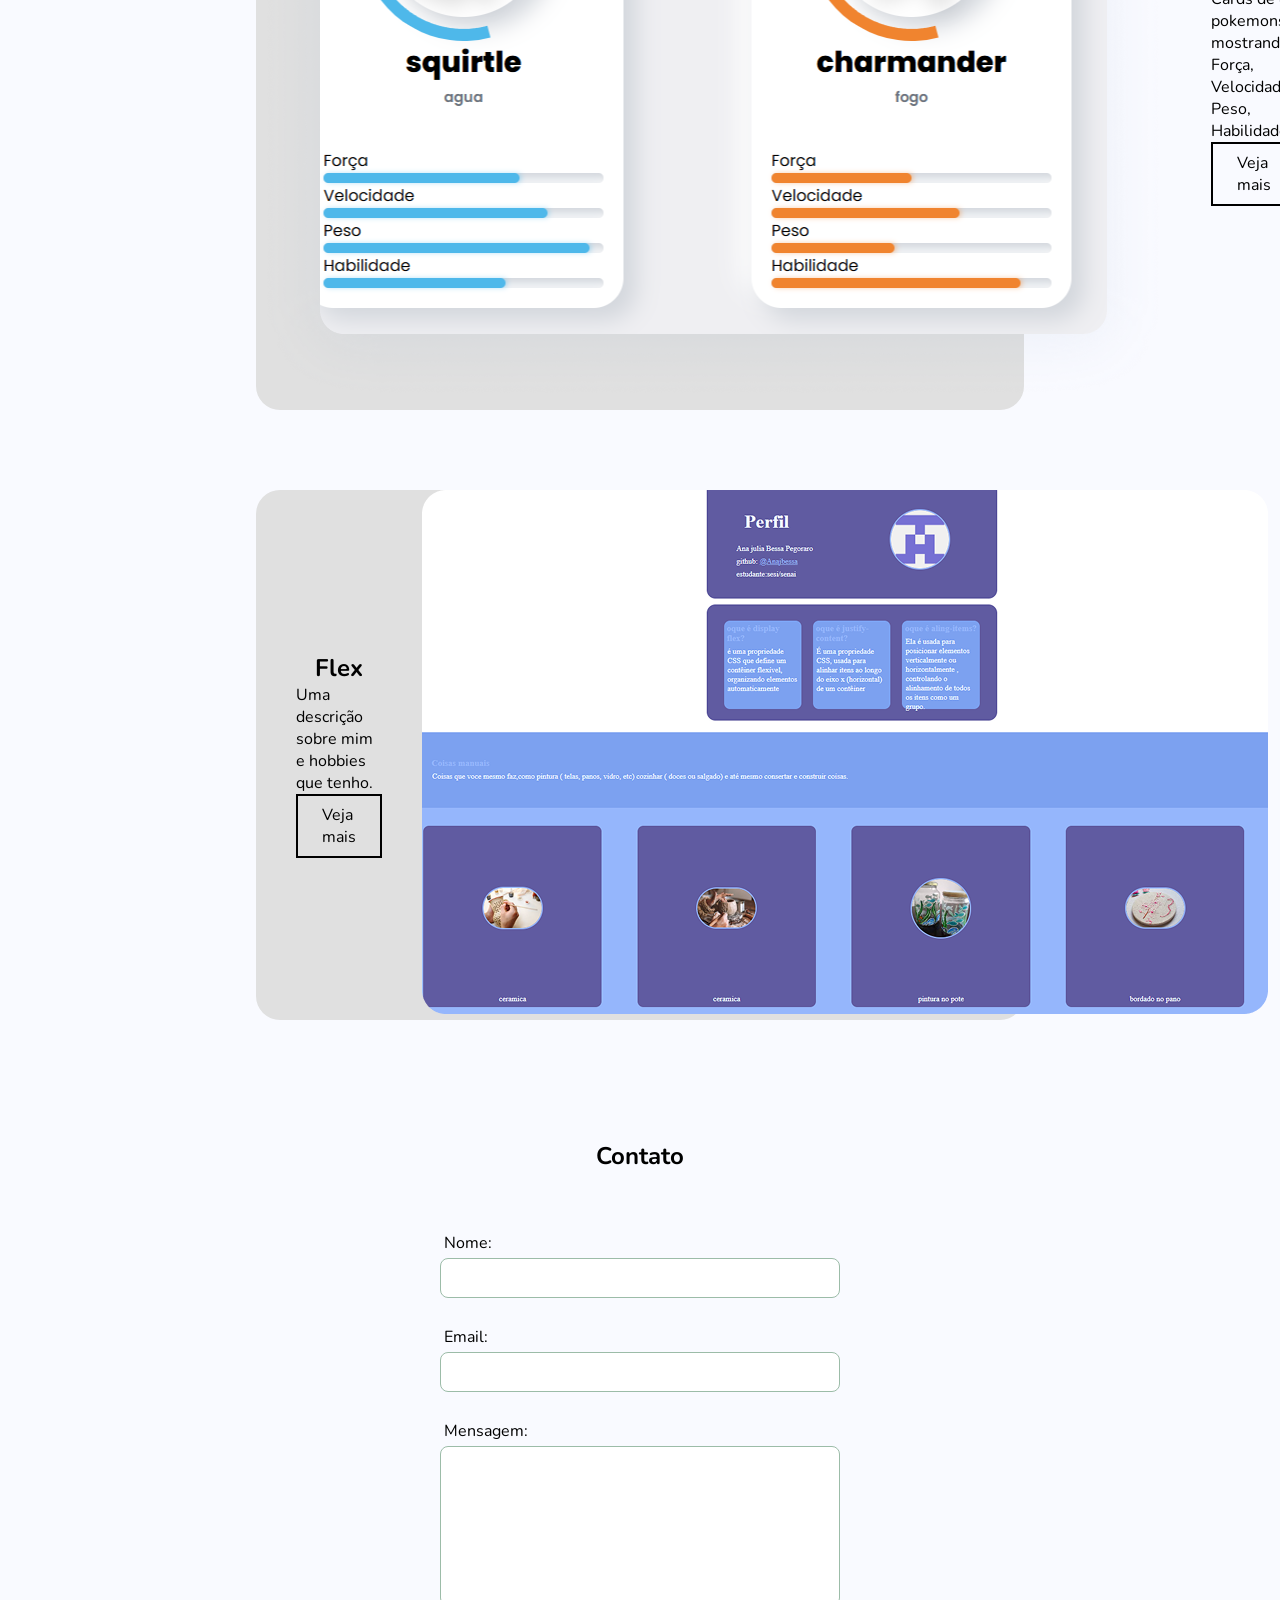
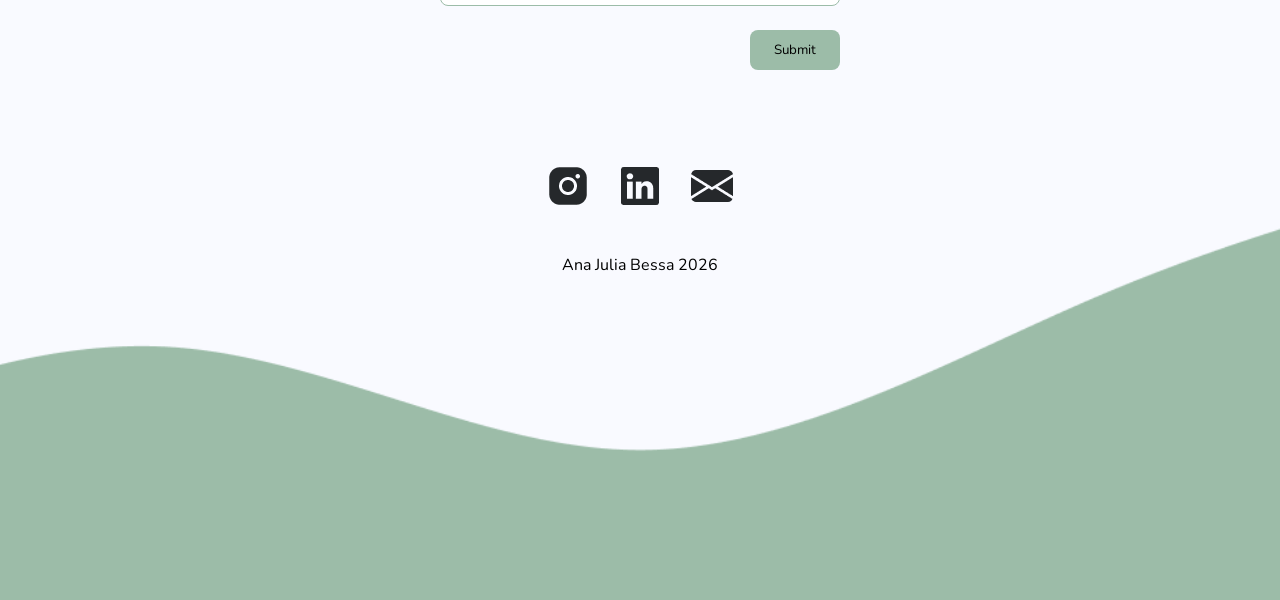
==== commit 9c4922fc: "atualização" ====
--- a/index.html
+++ b/index.html
@@ -81,7 +81,7 @@
 
                  <label for="mensagem">Mensagem:</label>
                 <input type="text" id="mensagem" name="mensagem">
-                <input class="btn-project" type="submit">
+                <input class="btn-project btn" type="submit">
             </fieldset>
         </form>
         <footer>
--- a/style.css
+++ b/style.css
@@ -108,5 +108,60 @@
     padding: 40px;
 }
 #contatos{
-    
+    flex-direction: column;
+}
+label, input{
+    display: block;
+    padding: 4px;
+}
+input {
+    border-radius: 8px;
+    border: 1px solid #9CBCA8;
+    background: var(--bg-white, #FFF);
+    width: 400px;
+    height: 40px;
+    margin-bottom: 24px;
+}
+#mensagem{
+    height: 160px;
+}
+fieldset{
+    border: none;
+    display:flex;
+    flex-direction: column;
+
+}
+#contatos{
+    display: flex;
+    justify-content: center;
+    align-items: center;
+    gap: 56px;
+    padding-left: 0;
+}
+footer div{
+    display: flex;
+    justify-content: center;
+    align-items: center;
+    margin-bottom: 32px;
+}
+footer p{
+    text-align: center;
+}
+.btn{
+    width: auto;
+    padding: 8px 24px;
+    align-self: flex-end;
+}
+footer div img{
+    width: 48px;
+    margin: 12px;
+}
+/* HOVER - estilização para quando o mouse passar sobre o elemento */
+/* PSEUDO-CLASSE é um recurso do css que permite estilizar um elemento html com base em um estado especifico ou em fatores externos, sem precisar alterar o codigo html */
+
+header:hover{
+    background-color: #9cbca89a;
+}
+.btn-project:hover{
+    box-shadow: 2px 2px 2px 2px #828282;
 }
